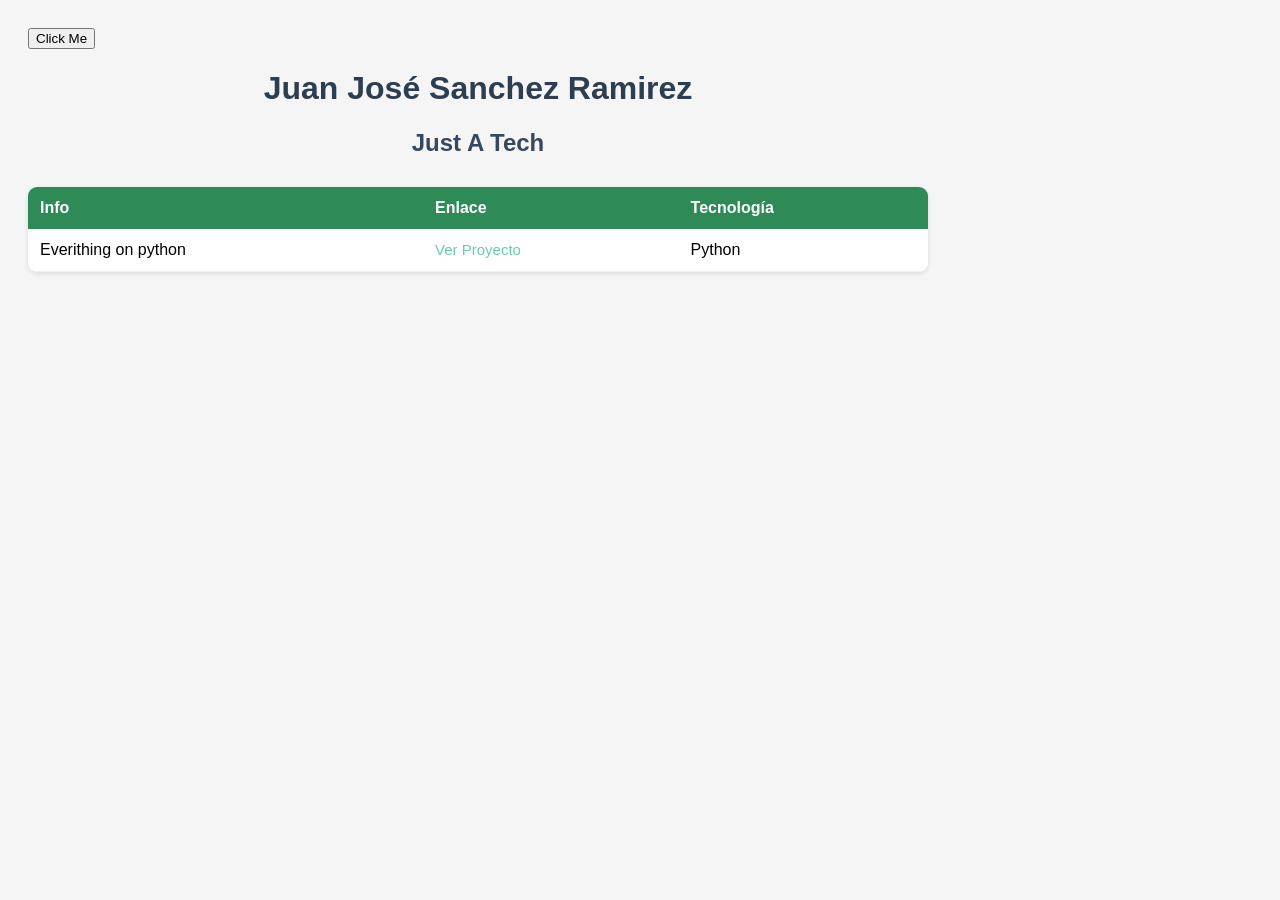
==== index.html @ 011358dc "Update project links and remove unused entries" ====
<!DOCTYPE html>
<html lang="es">
<!DOCTYPE html>
<html>
<body>
<button type="button" onclick="alert('Welcome To My Portfolio,In This Page I Have A Few Projects On Python Language')">Click Me</button>
</body>
</html>
    
    
    
    
    
    
    <head>
    <meta charset="UTF-8">
    <meta name="viewport" content="width=device-width, initial-scale=2.0">
    <title>Juan José Sanchez Ramirez - Portafolio</title>
    <style>
        body {
            font-family: Arial, sans-serif;
            max-width: 900px;
            margin: 5 auto;
            padding: 20px;
            background-color: #f5f5f5;
        }
        
        h1 {
            color: #2c3e50;
            text-align: center;
        }
        
        h2 {
            color: #34495e;
            text-align: center;
            margin-bottom: 30px;
        }
        
        table {
            width: 100%;
            border-collapse: collapse;
            background: white;
            border-radius: 9px;
            overflow: hidden;
            box-shadow: 0 2px 5px rgba(0,0,0,0.1);
        }
        
        th {
            background: #2E8B57;
            color: white;
            padding: 12px;
            text-align: left;
        }
        
        td {
            padding: 12px;
            border-bottom: 1px solid #ecf0f1;
        }
        
        tr:hover {
            background-color: #f8f9fa;
        }
        
        a {
            color: #66CDAA;
            text-decoration: none;
            font-size: 15px
        }
        
        a:hover {
            color: #FF00FF;
            text-decoration: underline; 
            background-color: gray;
            border-radius: 8px;
            padding:7.5px
        }
    </style>
</head>
<body>
    <h1>Juan José Sanchez Ramirez</h1>
    <h2>Just A Tech</h2>

    <table>
        <tr>
            <th>Info</th>
            <th>Enlace</th>
            <th>Tecnología</th>
        </tr>
        
        <tr>
            <td>Everithing on python</td>
            <td><a href="https://github.com/Module-python" target="_blank">Ver Proyecto</a></td>
            <td>Python</td>
        </tr>  
        
        </tr>
    </table>
</body>
</html>
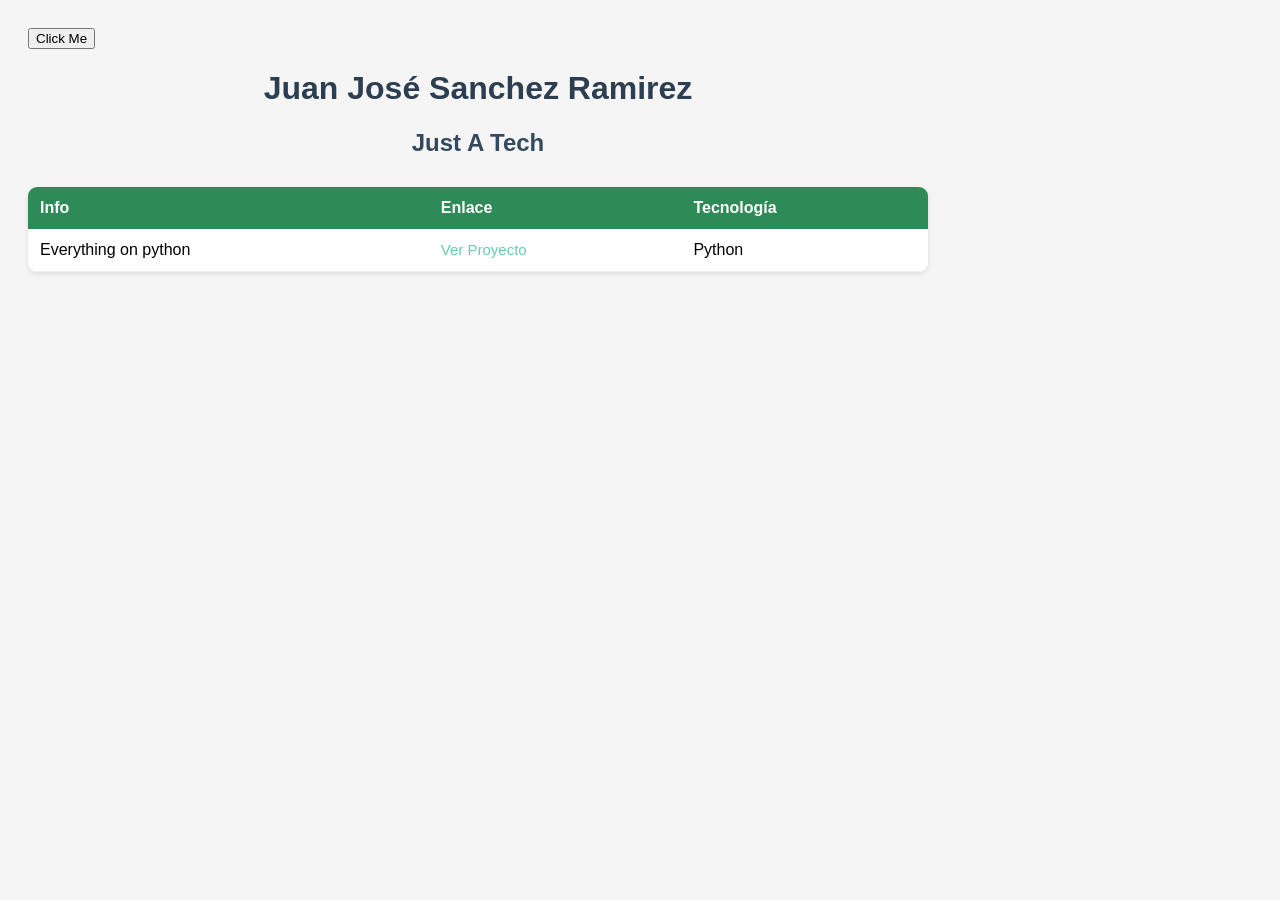
==== commit bb93a54c: "Fix typo in index.html" ====
--- a/index.html
+++ b/index.html
@@ -3,7 +3,7 @@
 <!DOCTYPE html>
 <html>
 <body>
-<button type="button" onclick="alert('Welcome To My Portfolio,In This Page I Have A Few Projects On Python Language')">Click Me</button>
+<button type="button" onclick="alert('Welcome To My Portfolio,In This Page I Have A Few Projects On Diferents Technologies')">Click Me</button>
 </body>
 </html>
     
@@ -88,7 +88,7 @@
         </tr>
         
         <tr>
-            <td>Everithing on python</td>
+            <td>Everything on python</td>
             <td><a href="https://github.com/Module-python" target="_blank">Ver Proyecto</a></td>
             <td>Python</td>
         </tr>  
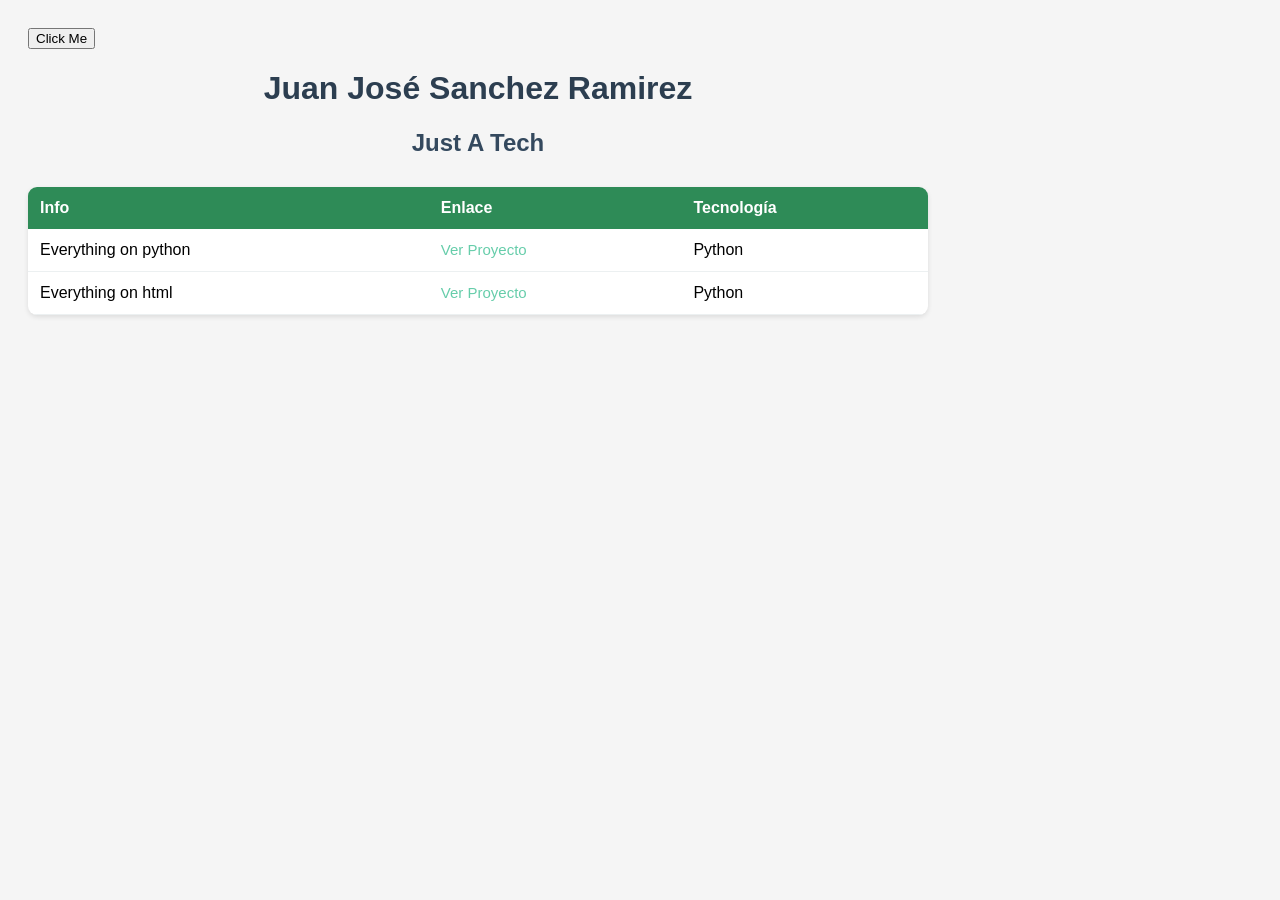
==== commit 3d8fa089: "Add new project entry for HTML" ====
--- a/index.html
+++ b/index.html
@@ -92,6 +92,11 @@
             <td><a href="https://github.com/Module-python" target="_blank">Ver Proyecto</a></td>
             <td>Python</td>
         </tr>  
+        <tr>
+            <td>Everything on html</td>
+            <td><a href="https://github.com/SaintDev00/crudscope" target="_blank">Ver Proyecto</a></td>
+            <td>Python</td>
+        </tr>  
         
         </tr>
     </table>
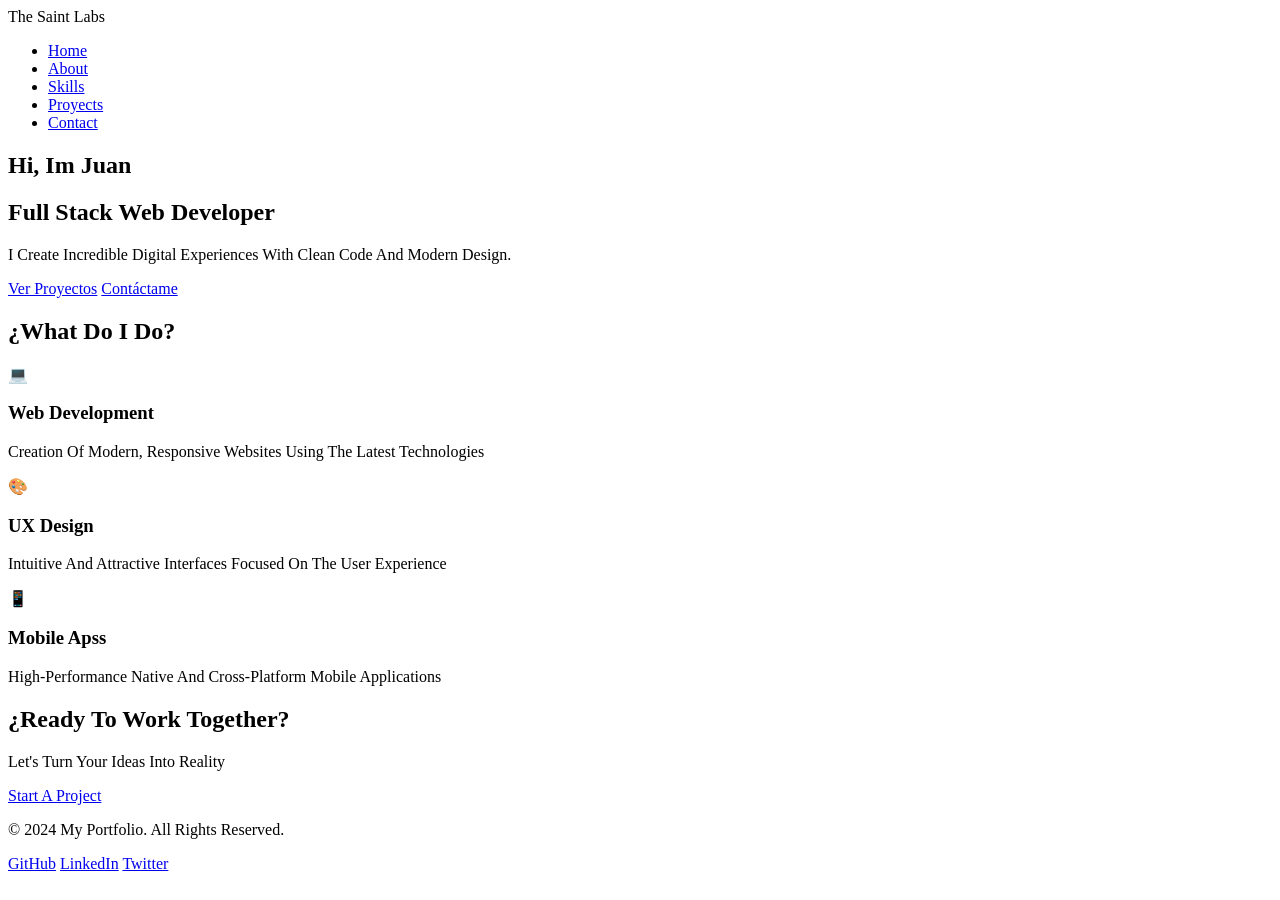
==== commit cf1eedf1: "Refactor index.html structure and content" ====
--- a/index.html
+++ b/index.html
@@ -1,104 +1,83 @@
 <!DOCTYPE html>
 <html lang="es">
-<!DOCTYPE html>
-<html>
+<head>
+    <meta charset="UTF-8">
+    <meta name="viewport" content="width=device-width, initial-scale=1.0">
+    <title>Saint</title>
+    <link rel="stylesheet" href="style.css">
+</head>
 <body>
-<button type="button" onclick="alert('Welcome To My Portfolio,In This Page I Have A Few Projects On Diferents Technologies')">Click Me</button>
+    <div class="tont">
+    <header>
+        <div class="container">
+            <div class="logo">The Saint Labs</div>
+            <nav>
+                <ul>
+                    <li><a href="index.html" class="active">Home</a></li>
+                    <li><a href="about.html">About</a></li>
+                    <li><a href="skills.html">Skills</a></li>
+                    <li><a href="work.html">Proyects</a></li>
+                    <li><a href="contact.html">Contact</a></li>
+                </ul>
+            </nav>
+        </div>
+    </header>
+
+    <section class="hero">
+        <div class="container">
+            <div class="hero-content">
+                <h1>Hi,  <span class="highlight">Im Juan</span></h1>
+                <h2>Full Stack Web Developer</h2>
+                <p>I Create Incredible Digital Experiences With Clean Code And Modern Design.</p>
+                <div class="hero-buttons">
+                    <a href="work.html" class="btn btn-primary">Ver Proyectos</a>
+                    <a href="contact.html" class="btn btn-secondary">Contáctame</a>
+                </div>
+            </div>
+        </div>
+    </section>
+
+    <section class="intro">
+        <div class="container">
+            <h2 class="section-title">¿What Do I Do?</h2>
+            <div class="cards">
+                <div class="card">
+                    <div class="card-icon">💻</div>
+                    <h3>Web Development</h3>
+                    <p>Creation Of Modern, Responsive Websites Using The Latest Technologies</p>
+                </div>
+                <div class="card">
+                    <div class="card-icon">🎨</div>
+                    <h3>UX Design</h3>
+                    <p>Intuitive And Attractive Interfaces Focused On The User Experience</p>
+                </div>
+                <div class="card">
+                    <div class="card-icon">📱</div>
+                    <h3>Mobile Apss</h3>
+                    <p>High-Performance Native And Cross-Platform Mobile Applications</p>
+                </div>
+            </div>
+        </div>
+    </section>
+
+    <section class="cta">
+        <div class="container">
+            <h2>¿Ready To Work Together?</h2>
+            <p>Let's Turn Your Ideas Into Reality</p>
+            <a href="contact.html" class="btn btn-primary">Start A Project</a>
+        </div>
+    </section>
+
+    <footer>
+        <div class="container-home">
+            <p>&copy; 2024 My Portfolio. All Rights Reserved.</p>
+            <div class="social-links">
+                <a href="https://github.com/SaintDev00">GitHub</a>
+                <a href="#">LinkedIn</a>
+                <a href="#">Twitter</a>
+            </div>
+        </div>
+    </footer>
+    </div>
 </body>
 </html>
-    
-    
-    
-    
-    
-    
-    <head>
-    <meta charset="UTF-8">
-    <meta name="viewport" content="width=device-width, initial-scale=2.0">
-    <title>Juan José Sanchez Ramirez - Portafolio</title>
-    <style>
-        body {
-            font-family: Arial, sans-serif;
-            max-width: 900px;
-            margin: 5 auto;
-            padding: 20px;
-            background-color: #f5f5f5;
-        }
-        
-        h1 {
-            color: #2c3e50;
-            text-align: center;
-        }
-        
-        h2 {
-            color: #34495e;
-            text-align: center;
-            margin-bottom: 30px;
-        }
-        
-        table {
-            width: 100%;
-            border-collapse: collapse;
-            background: white;
-            border-radius: 9px;
-            overflow: hidden;
-            box-shadow: 0 2px 5px rgba(0,0,0,0.1);
-        }
-        
-        th {
-            background: #2E8B57;
-            color: white;
-            padding: 12px;
-            text-align: left;
-        }
-        
-        td {
-            padding: 12px;
-            border-bottom: 1px solid #ecf0f1;
-        }
-        
-        tr:hover {
-            background-color: #f8f9fa;
-        }
-        
-        a {
-            color: #66CDAA;
-            text-decoration: none;
-            font-size: 15px
-        }
-        
-        a:hover {
-            color: #FF00FF;
-            text-decoration: underline; 
-            background-color: gray;
-            border-radius: 8px;
-            padding:7.5px
-        }
-    </style>
-</head>
-<body>
-    <h1>Juan José Sanchez Ramirez</h1>
-    <h2>Just A Tech</h2>
-
-    <table>
-        <tr>
-            <th>Info</th>
-            <th>Enlace</th>
-            <th>Tecnología</th>
-        </tr>
-        
-        <tr>
-            <td>Everything on python</td>
-            <td><a href="https://github.com/Module-python" target="_blank">Ver Proyecto</a></td>
-            <td>Python</td>
-        </tr>  
-        <tr>
-            <td>Everything on html</td>
-            <td><a href="https://github.com/SaintDev00/crudscope" target="_blank">Ver Proyecto</a></td>
-            <td>Python</td>
-        </tr>  
-        
-        </tr>
-    </table>
-</body>
-</html>
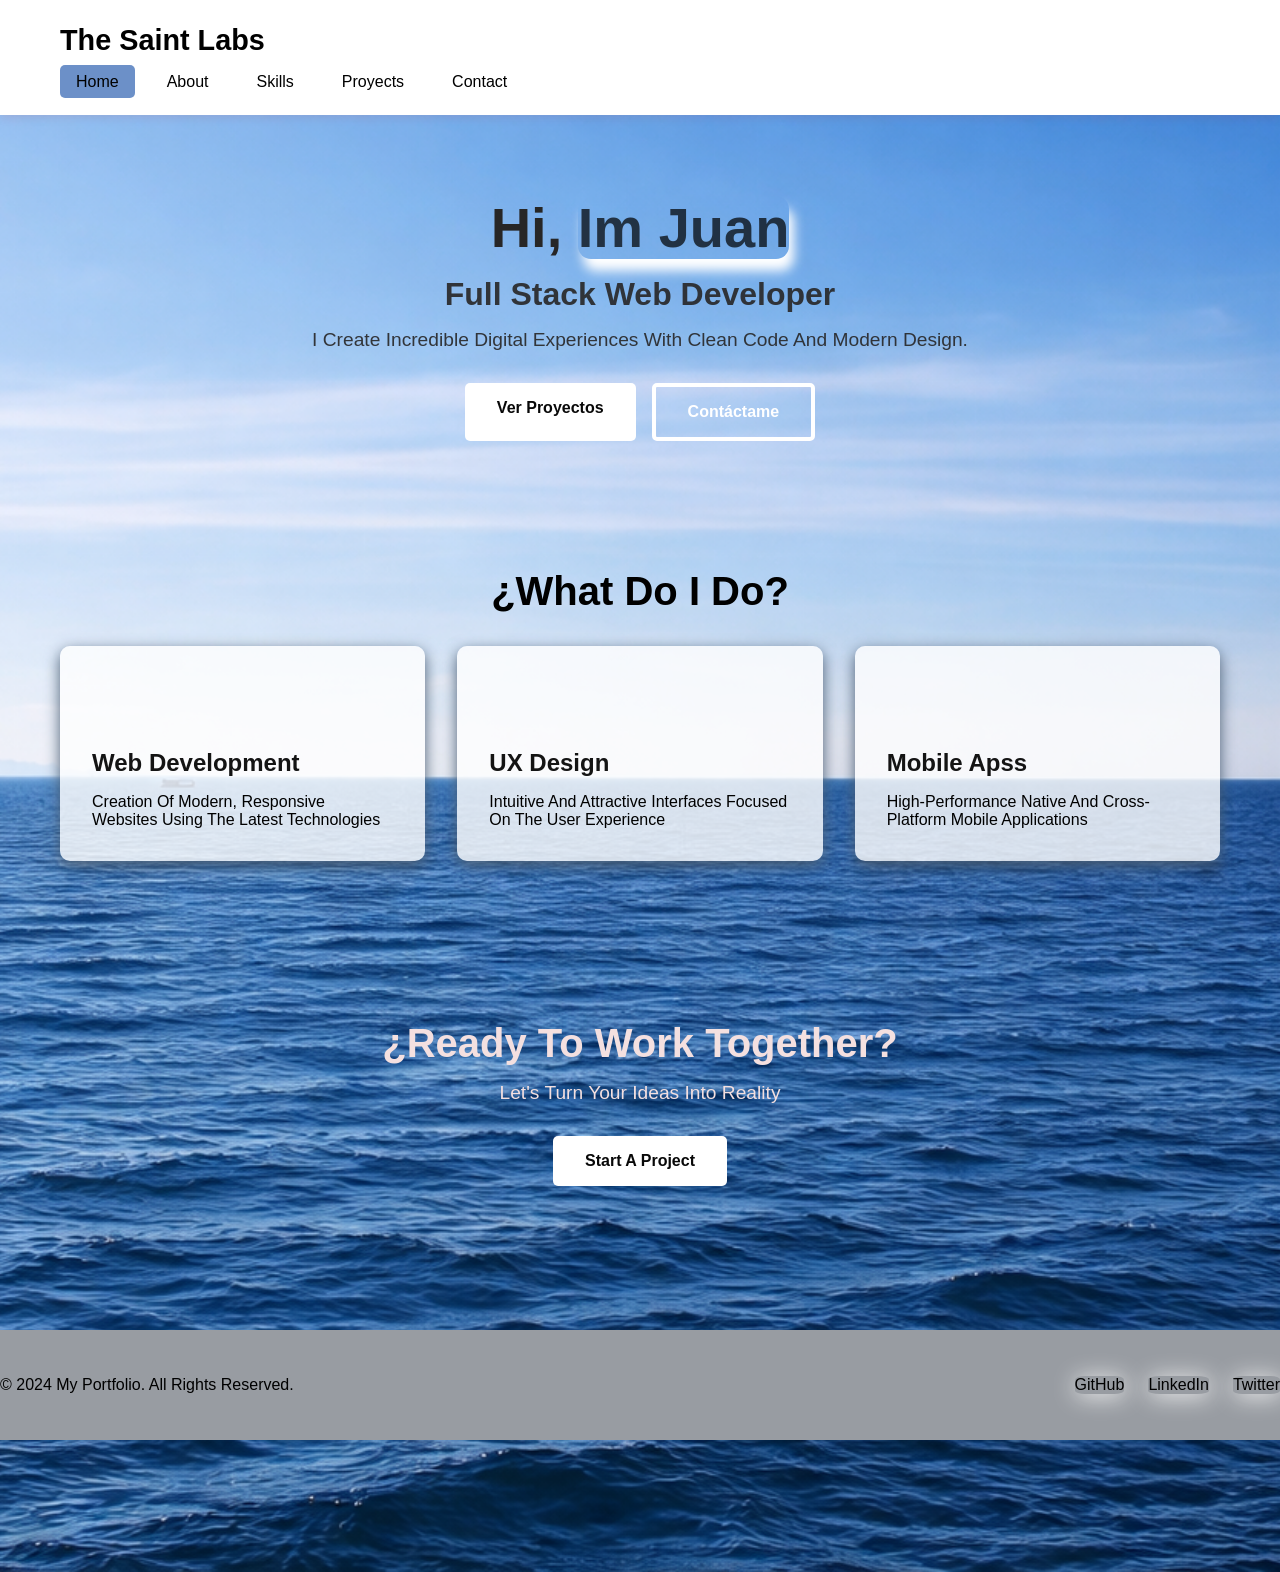
==== commit d9a9edba: "stadistics" ====
--- a/index.html
+++ b/index.html
@@ -42,17 +42,17 @@
             <h2 class="section-title">¿What Do I Do?</h2>
             <div class="cards">
                 <div class="card">
-                    <div class="card-icon">💻</div>
+                    <div class="card-icon"><img src="" alt=""></div>
                     <h3>Web Development</h3>
                     <p>Creation Of Modern, Responsive Websites Using The Latest Technologies</p>
                 </div>
                 <div class="card">
-                    <div class="card-icon">🎨</div>
+                    <div class="card-icon"><img src="" alt=""></div>
                     <h3>UX Design</h3>
                     <p>Intuitive And Attractive Interfaces Focused On The User Experience</p>
                 </div>
                 <div class="card">
-                    <div class="card-icon">📱</div>
+                    <div class="card-icon"><img src="" alt=""></div>
                     <h3>Mobile Apss</h3>
                     <p>High-Performance Native And Cross-Platform Mobile Applications</p>
                 </div>
--- a/style.css
+++ b/style.css
@@ -0,0 +1,756 @@
+/* ===== RESET Y BASE ===== */
+* {
+    margin: 0;
+    padding: 0;
+    box-sizing: border-box;
+}
+
+body {
+    font-family: 'Segoe UI', Tahoma, Geneva, Verdana, sans-serif;
+    color: #000000;
+    background-image: url("./img/ChatGPT Image Dec 27, 2025, 10_38_28 PM.png");
+    background-position: center;
+    background-repeat: no-repeat;
+    background-size: cover;
+}
+
+.container {
+    max-width: 1200px;
+    margin: 0 auto;
+    padding: 0 20px;
+}
+
+/* ===== HEADER Y NAVEGACIÓN ===== */
+header {
+    color: rgb(0, 0, 0);
+    padding: 1.5rem 0;
+    box-shadow: 0 2px 10px rgba(210, 10, 10, 0.1);
+    background-color: #ffffff;
+    position: sticky;
+    top: 0;
+    z-index: 1000;
+}
+
+.logo {
+    font-size: 1.8rem;
+    font-weight: bold;
+    margin-bottom: 1rem;
+}
+
+nav ul {
+    list-style: none;
+    display: flex;
+    gap: 1rem;
+    flex-wrap: wrap;
+}
+
+nav a {
+    color: rgb(0, 0, 0);
+    text-decoration: none;
+    padding: 0.5rem 1rem;
+    border-radius: 5px;
+    transition: all 0.3s;
+    font-weight: 500;
+}
+
+nav a:hover,
+nav a.active {
+    background: rgba(21, 79, 167, 0.627);
+    transform: translateY(-2px);
+}
+
+/* ===== HERO SECTION ===== */
+
+
+.tont{
+    background-position: center;
+    background-repeat: no-repeat;
+    background-size: cover;
+}
+
+.hero {
+    
+    width: 100%;
+    color: rgb(39, 38, 38);
+    padding: 5rem 0;
+    text-align: center;
+}
+
+.hero-content h1 {
+    font-size: 3.5rem;
+    margin-bottom: 1rem;
+    animation: fadeInUp 0.8s;
+}
+
+.hero-content h2 {
+    font-size: 2rem;
+    margin-bottom: 1rem;
+    opacity: 0.9;
+}
+
+.hero-content p {
+    font-size: 1.2rem;
+    margin-bottom: 2rem;
+    opacity: 0.9;
+}
+
+.highlight {
+    color: #000000b6;
+    font-weight: bold;
+    box-shadow: 5px 12px 12px rgb(255, 255, 255);
+    border-radius: 13px;
+}
+
+.hero-buttons {
+    display: flex;
+    gap: 1rem;
+    justify-content: center;
+    flex-wrap: wrap;
+}
+
+/* ===== BOTONES ===== */
+.btn {
+    display: inline-block;
+    padding: 1rem 2rem;
+    border-radius: 5px;
+    text-decoration: none;
+    font-weight: bold;
+    transition: all 0.3s;
+    cursor: pointer;
+}
+
+.btn-primary {
+    background: rgb(255, 255, 255);
+    color: #000000f7;
+}
+
+.btn-primary:hover {
+    transform: translateY(-3px);
+    box-shadow: 0 5px 20px rgba(36, 36, 36, 0.3);
+}
+
+.btn-secondary {
+    background: transparent;
+    color: rgb(255, 255, 255);
+    border: 4px solid white;
+}
+
+.btn-secondary:hover {
+    background: rgb(71, 71, 71);
+    color: #ffffff;
+}
+
+.btn-small {
+    padding: 0.5rem 1rem;
+    font-size: 0.9rem;
+}
+
+/* ===== SECCIONES ===== */
+main {
+    padding: 3rem 0;
+    min-height: 60vh;
+}
+
+.intro,
+.skills-section,
+.experience,
+.education {
+    padding: 3rem 0;
+}
+
+.section-title {
+    font-size: 2.5rem;
+    margin-bottom: 2rem;
+    color: #000000;
+    text-align: center;
+}
+
+.page-title {
+    font-size: 3rem;
+    margin-bottom: 1rem;
+    color: #000000;
+    text-align: center;
+}
+
+.subtitle {
+    text-align: center;
+    font-size: 1.2rem;
+    color: #000000;
+    margin-bottom: 3rem;
+}
+
+/* ===== CARDS ===== */
+.cards {
+    display: grid;
+    grid-template-columns: repeat(auto-fit, minmax(300px, 1fr));
+    gap: 2rem;
+    margin-top: 2rem;
+}
+
+.card {
+    background: rgba(255, 255, 255, 0.806);
+    padding: 2rem;
+    border-radius: 10px;
+    box-shadow: 0 5px 15px rgb(74, 94, 116);
+    transition: transform 0.3s, box-shadow 0.3s;
+}
+
+.card:hover {
+    transform: translateY(-10px);
+    box-shadow: 0 10px 30px rgb(65, 93, 175);
+}
+
+.card-icon {
+    font-size: 3rem;
+    margin-bottom: 1rem;
+}
+
+.card h3 {
+    color: #141414;
+    margin-bottom: 1rem;
+    font-size: 1.5rem;
+}
+
+.company {
+    color: #000000;
+    font-weight: bold;
+    margin-bottom: 0.5rem;
+}
+
+/* ===== ABOUT PAGE ===== */
+.about-grid {
+    display: grid;
+    grid-template-columns: 1fr 2fr;
+    gap: 3rem;
+    margin: 3rem 0;
+}
+
+.about-image .image-placeholder {
+    background-image: url(./img/cd61c4d471cd21830ef6819b13655cd9.jpg);
+    background-position: center;
+    background-size: cover;
+    aspect-ratio: 1;
+    border-radius: 10px;
+    display: flex;
+    align-items: center;
+    justify-content: center;
+    color: rgb(0, 0, 0);
+    font-size: 1.5rem;
+    font-weight: bold;
+}
+
+.about-text h2 {
+    color: #000000;
+    margin-bottom: 1.5rem;
+}
+
+.about-text p {
+    margin-bottom: 1rem;
+    font-size: 1.1rem;
+    line-height: 1.8;
+}
+
+/* ===== TIMELINE ===== */
+.timeline {
+    position: relative;
+    padding-left: 3rem;
+}
+
+.timeline::before {
+    content: '';
+    position: absolute;
+    left: 0;
+    top: 0;
+    bottom: 0;
+    width: 2px;
+    background: #120f0f;
+}
+
+.timeline-item {
+    position: relative;
+    margin-bottom: 3rem;
+}
+
+.timeline-item::before {
+    content: '';
+    position: absolute;
+    left: -3.5rem;
+    top: 0;
+    width: 15px;
+    height: 15px;
+    border-radius: 50%;
+    background: #832674;
+    border: 3px solid rgb(0, 0, 0);
+    box-shadow: 0 0 0 3px #0125c4;
+}
+
+.timeline-date {
+    color: #ff009d;
+    font-weight: bold;
+    margin-bottom: 0.5rem;
+}
+
+.timeline-content {
+    background: rgb(39, 39, 39);
+    padding: 1.5rem;
+    border-radius: 10px;
+    box-shadow: 0 3px 10px rgba(0,0,0,0.1);
+}
+
+.timeline-content h3 {
+    color: #1f369d;
+    margin-bottom: 0.5rem;
+}
+
+/* ===== SKILLS PAGE ===== */
+.skills-grid {
+    display: grid;
+    grid-template-columns: repeat(auto-fit, minmax(250px, 1fr));
+    gap: 2rem;
+}
+
+.skill-card {
+    background-color: #179aff97;
+    padding: 2rem;
+    border-radius: 10px;
+    box-shadow: 10px 5px 15px rgb(228, 235, 255);
+    text-align: center;
+    transition: transform 0.3s;
+}
+
+.skill-card:hover {
+    transform: translateY(-5px);
+}
+
+.skill-icon {
+    font-size: 3rem;
+    margin-bottom: 1rem;
+}
+
+.skill-card h3 {
+    color: #000000;
+    margin-bottom: 1rem;
+}
+
+.skill-bar {
+    background: #ffffff;
+    height: 10px;
+    border-radius: 5px;
+    overflow: hidden;
+    margin: 1rem 0;
+}
+
+.skill-progress {
+    background-color: rgb(16, 23, 26);
+    height: 100%;
+    border-radius: 5px;
+    transition: width 1s ease;
+}
+
+.skill-level {
+    color: #000000;
+    font-size: 0.9rem;
+}
+
+.tools-grid {
+    display: flex;
+    flex-wrap: wrap;
+    gap: 1rem;
+    justify-content: center;
+}
+
+.tool-badge {
+    background: rgb(33, 83, 157);
+    padding: 0.8rem 1.5rem;
+    border-radius: 25px;
+    box-shadow: 0 3px 10px rgba(0,0,0,0.1);
+    font-weight: 500;
+    transition: all 0.3s;
+}
+
+.tool-badge:hover {
+    background-color: #005bd2;
+    color: rgb(255, 255, 255);
+    transform: scale(1.05);
+}
+
+/* ===== PROJECTS PAGE ===== */
+.projects-grid {
+    display: grid;
+    grid-template-columns: repeat(auto-fit, minmax(350px, 1fr));
+    gap: 2rem;
+    margin: 3rem 0;
+    
+}
+
+.project-card {
+    background: rgb(96, 158, 211);
+    border-radius: 10px;
+    overflow: hidden;
+    box-shadow: 12px 5px 15px rgb(134, 157, 227);
+    transition: transform 0.3s;
+}
+
+.project-card:hover {
+    transform: translateY(-10px);
+    box-shadow: 10px 10px 30px rgb(39, 87, 232);
+}
+
+.project-image .image-placeholder {
+    /* background: linear-gradient(135deg, #29fa0d 0%, #764ba2 100%); */
+    height: 200px;
+    display: flex;
+    align-items: center;
+    justify-content: center;
+    color: rgb(0, 0, 0);
+    font-size: 1.5rem;
+    font-weight: bold;
+    background-color: rgb(255, 255, 255);
+    /* background-image: url(./img/Hwang\ Aurora.jpeg); */
+}
+
+.project-image .image-placeholder1 {
+    height: 200px;
+    gap: 10px;
+    display: flex;
+    align-items: center;
+    justify-content: center;
+    color: rgb(0, 0, 0);
+    font-size: 1.5rem;
+    font-weight: bold;
+    background-image: url(./img/ho-removebg-preview.png);
+    background-size: contain;
+
+    background-position: center;
+    background-repeat: no-repeat;
+}
+
+.project-image .image-placeholder2 {
+    height: 200px;
+    gap: 10px;
+    display: flex;
+    align-items: center;
+    justify-content: center;
+    color: rgb(0, 0, 0);
+    font-size: 1.5rem;
+    font-weight: bold;
+    background-image: url(./img/o-removebg-preview.png);
+    background-size: contain;
+
+    background-position: center;
+    background-repeat: no-repeat;
+}
+
+.project-image .image-placeholder3 {
+    height: 200px;
+    gap: 10px;
+    display: flex;
+    align-items: center;
+    justify-content: center;
+    color: rgb(0, 0, 0);
+    font-size: 1.5rem;
+    font-weight: bold;
+    background-image: url(./img/Logo\ de\ PetLove\ con\ mascotas.png);
+    background-size: contain;
+    background-position: center;
+    background-repeat: no-repeat;
+}
+
+.project-content h3 {
+    color: #000000;
+    margin-bottom: 1rem;
+}
+
+.project-tags {
+    display: flex;
+    flex-wrap: wrap;
+    gap: 0.5rem;
+    margin: 1rem 0;
+}
+
+.tag {
+    background: #002ae267;
+    padding: 0.3rem 0.8rem;
+    border-radius: 15px;
+    font-size: 0.85rem;
+    color: #000000;
+    font-weight: 500;
+}
+
+.project-links {
+    display: flex;
+    gap: 1rem;
+    margin-top: 1rem;
+}
+
+/* ===== CONTACT PAGE ===== */
+.contact-grid {
+    display: grid;
+    grid-template-columns: 1fr 1.5fr;
+    gap: 3rem;
+    margin: 3rem 0;
+}
+
+.contact-info {
+    background: rgb(255, 255, 255);
+    padding: 2rem;
+    border-radius: 10px;
+    box-shadow: 0 5px 15px rgba(255, 0, 0, 0.1);
+    height: fit-content;
+}
+
+.contact-info h2 {
+    color: #153dde;
+    margin-bottom: 1rem;
+}
+
+.contact-items {
+    margin: 2rem 0;
+}
+
+.contact-item {
+    display: flex;
+    gap: 1rem;
+    margin-bottom: 1.5rem;
+    align-items: center;
+}
+
+.contact-icon {
+    font-size: 2rem;
+    min-width: 50px;
+    text-align: center;
+}
+
+.contact-item h3 {
+    color: #0551c2;
+    margin-bottom: 0.3rem;
+    font-size: 1rem;
+}
+
+.social-media {
+    margin-top: 2rem;
+}
+
+.social-media h3 {
+    color: #35a2f5ca;
+    margin-bottom: 1rem;
+}
+
+.social-buttons {
+    display: flex;
+    flex-direction: column;
+    gap: 0.5rem;
+}
+
+.social-btn {
+    padding: 0.8rem;
+    background: #6fa2d4;
+    text-decoration: none;
+    color: #000000;
+    border-radius: 5px;
+    transition: all 0.3s;
+    text-align: center;
+}
+
+.social-btn:hover {
+    background: #58a6f4;
+    color: rgb(255, 255, 255);
+}
+
+/* ===== FORMULARIO ===== */
+.contact-form-container {
+    background: white;
+    padding: 2rem;
+    border-radius: 10px;
+    box-shadow: 0 5px 15px rgba(0,0,0,0.1);
+}
+
+.contact-form h2 {
+    color: #667eea;
+    margin-bottom: 2rem;
+}
+
+.form-group {
+    margin-bottom: 1.5rem;
+}
+
+.form-group label {
+    display: block;
+    margin-bottom: 0.5rem;
+    font-weight: 600;
+    color: #333;
+}
+
+.form-group input,
+.form-group textarea {
+    width: 100%;
+    padding: 0.8rem;
+    border: 2px solid #e0e0e0;
+    border-radius: 5px;
+    font-size: 1rem;
+    font-family: inherit;
+    transition: border-color 0.3s;
+}
+
+.form-group input:focus,
+.form-group textarea:focus {
+    outline: none;
+    border-color: #000000;
+}
+
+.form-group textarea {
+    resize: vertical;
+}
+
+/* ===== CTA SECTION ===== */
+.cta {
+    text-align: center;
+    padding: 4rem 0;
+    color: rgb(244, 224, 224);
+    border-radius: 10px;
+    margin: 3rem 0;
+}
+
+.cta h2 {
+    font-size: 2.5rem;
+    margin-bottom: 1rem;
+}
+
+.cta p {
+    font-size: 1.2rem;
+    margin-bottom: 2rem;
+}
+
+/* ===== FOOTER ===== */
+footer {
+    /* background: #333; */
+    color: white;
+    padding: 2rem 0;
+    margin-top: 3rem;
+    margin-bottom: 100px;
+    /* background-size: cover; */
+}
+
+footer .container-home {
+    display: flex;
+    justify-content: space-between;
+    align-items: center;
+    flex-wrap: wrap;
+    gap: 1rem;
+    height: 110px;
+    background: rgb(152, 156, 162);
+    color: #000000;
+}
+
+footer .container-about {
+    display: flex;
+    justify-content: space-between;
+    align-items: center;
+    gap: 1rem;
+    height: 100px;
+    background: rgb(152, 156, 162);
+    color: #000000;
+}
+
+footer .container-skills {
+    display: flex;
+    justify-content: space-between;
+    align-items: center;
+    gap: 1rem;
+    height: 80px;
+    background: rgb(152, 156, 162);
+    color: #000000;
+}
+
+
+footer .container-proyects {
+    display: flex;
+    justify-content: space-between;
+    align-items: center;
+    gap: 1rem;
+    height: 80px;
+    background: rgb(152, 156, 162);
+    color: #000000;
+}
+
+
+footer .container-contact {
+    display: flex;
+    justify-content: space-between;
+    align-items: center;
+    gap: 1rem;
+    height: 70px;
+    background: rgb(152, 156, 162);
+    color: #000000;
+}
+
+.social-links {
+    display: flex;
+    gap: 1.5rem;
+    
+}
+
+.social-links a {
+    color: rgb(0, 0, 0);
+    text-decoration: none;
+    transition: color 0.3s;
+    box-shadow: 1px 2px 23px rgb(245, 245, 245);
+    border-radius: 20%;
+}
+
+.social-links a:hover {
+    color: #d9d9d9;
+}
+
+/* ===== ANIMACIONES ===== */
+@keyframes fadeInUp {
+    from {
+        opacity: 0;
+        transform: translateY(30px);
+    }
+    to {
+        opacity: 1;
+        transform: translateY(0);
+    }
+}
+
+/* ===== RESPONSIVE ===== */
+@media (max-width: 768px) {
+    .hero-content h1 {
+        font-size: 2.5rem;
+    }
+
+    .hero-content h2 {
+        font-size: 1.5rem;
+    }
+
+    .page-title {
+        font-size: 2rem;
+    }
+
+    .section-title {
+        font-size: 1.8rem;
+    }
+
+    .about-grid,
+    .contact-grid {
+        grid-template-columns: 1fr;
+    }
+
+    .timeline {
+        padding-left: 2rem;
+    }
+
+    nav ul {
+        gap: 0.5rem;
+    }
+
+    nav a {
+        padding: 0.4rem 0.8rem;
+        font-size: 0.9rem;
+    }
+
+    .projects-grid {
+        grid-template-columns: 1fr;
+    }
+}
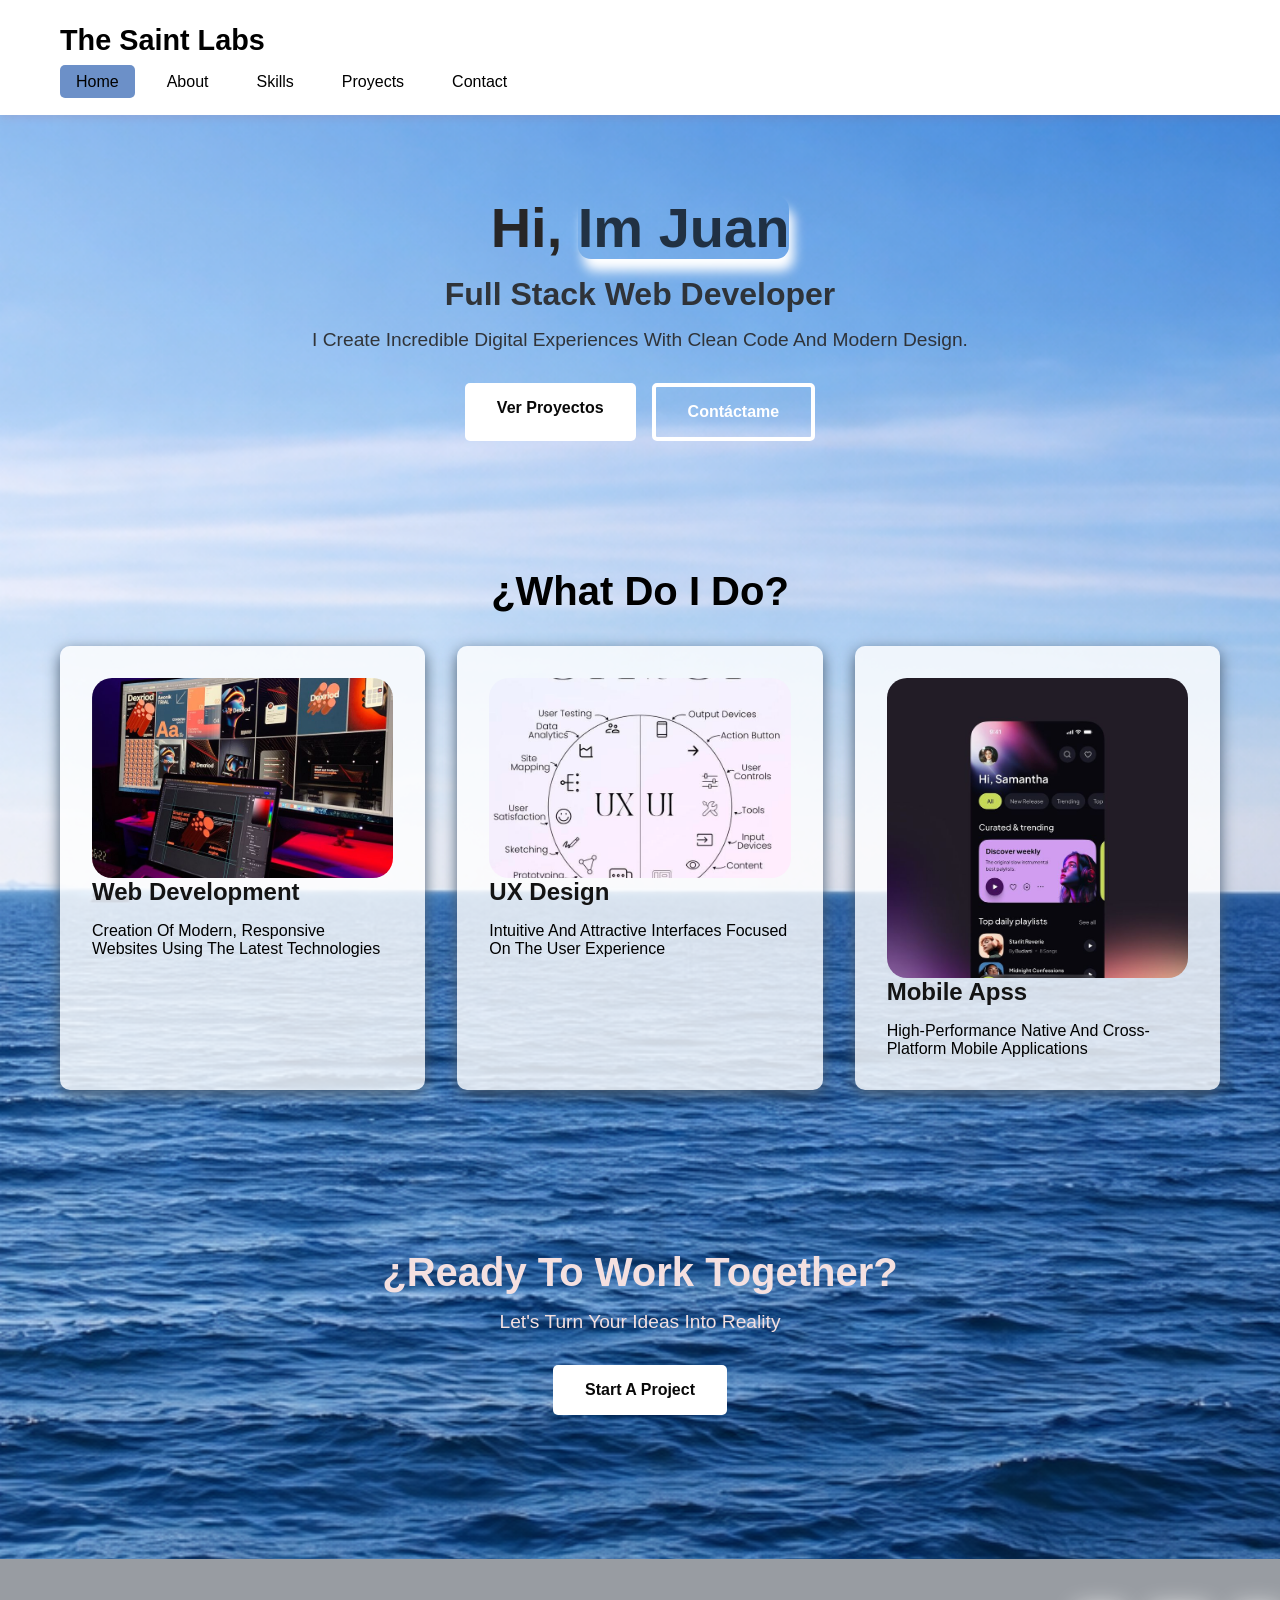
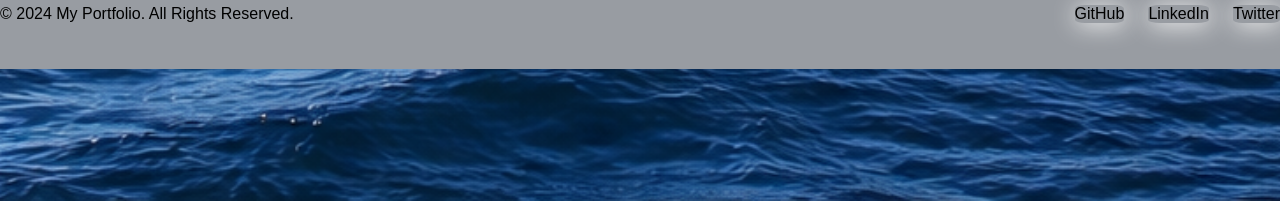
==== commit 629a615d: "stadistics" ====
--- a/index.html
+++ b/index.html
@@ -47,12 +47,12 @@
                     <p>Creation Of Modern, Responsive Websites Using The Latest Technologies</p>
                 </div>
                 <div class="card">
-                    <div class="card-icon"><img src="" alt=""></div>
+                    <div class="card-icon1"><img src="" alt=""></div>
                     <h3>UX Design</h3>
                     <p>Intuitive And Attractive Interfaces Focused On The User Experience</p>
                 </div>
                 <div class="card">
-                    <div class="card-icon"><img src="" alt=""></div>
+                    <div class="card-icon2"><img src="" alt=""></div>
                     <h3>Mobile Apss</h3>
                     <p>High-Performance Native And Cross-Platform Mobile Applications</p>
                 </div>
--- a/style.css
+++ b/style.css
@@ -200,10 +200,32 @@
     box-shadow: 0 10px 30px rgb(65, 93, 175);
 }
 
-.card-icon {
-    font-size: 3rem;
-    margin-bottom: 1rem;
-}
+.card-icon{
+    background-image: url(./img/design.jpeg);
+    background-size: cover;
+    background-position: center;
+    border-radius: 20px;
+    height: 200px;
+}
+
+
+.card-icon1{
+    background-image: url(./img/ux.jpeg);
+    background-size: cover;
+    background-position: center;
+    border-radius: 20px;
+    height: 200px;
+}
+
+.card-icon2{
+    background-image: url(./img/mobile.jpeg);
+    background-size: cover;
+    background-position: containt;
+    border-radius: 20px;
+    height: 300px;
+}
+
+
 
 .card h3 {
     color: #141414;
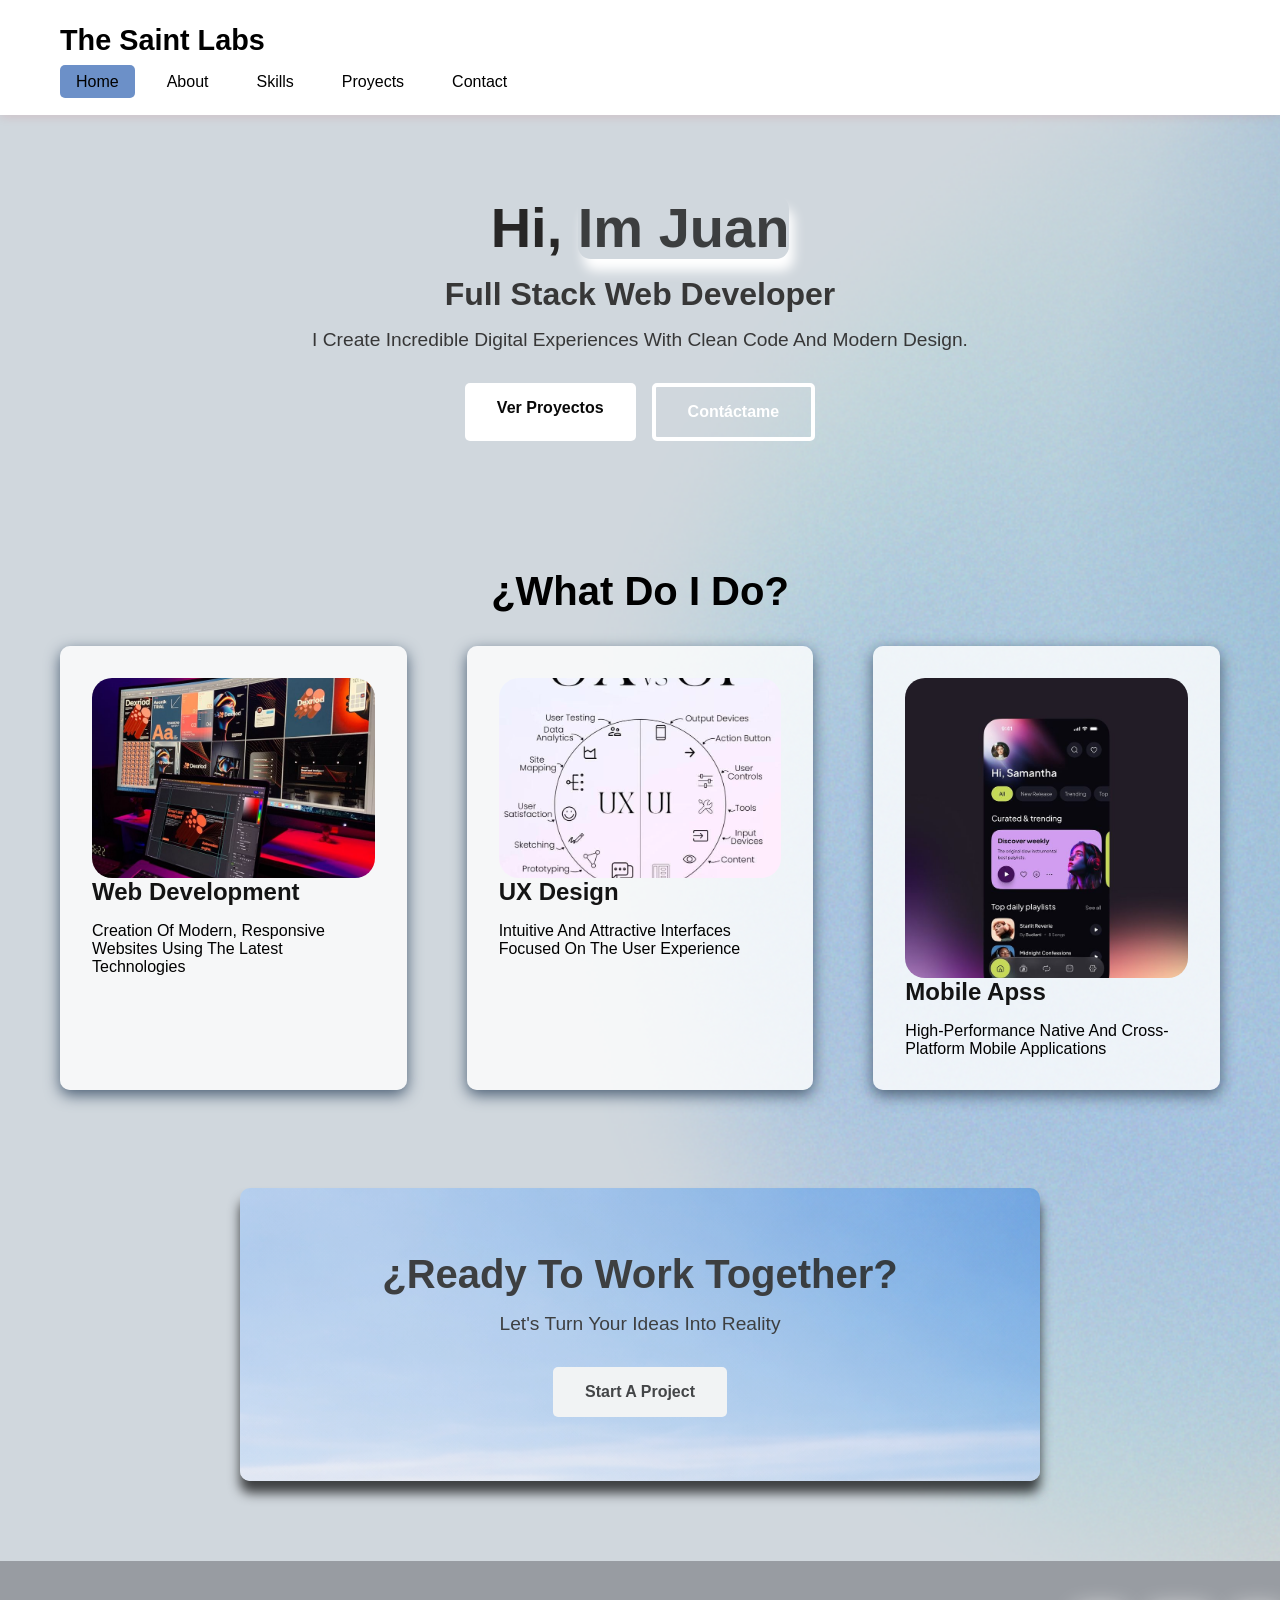
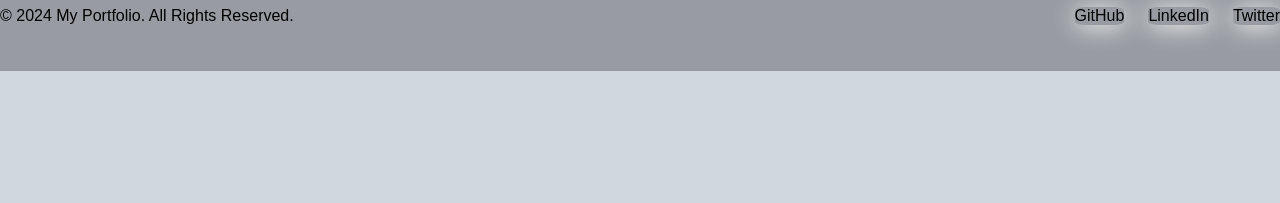
==== commit f4fecc32: "first commit" ====
--- a/index.html
+++ b/index.html
@@ -62,6 +62,7 @@
 
     <section class="cta">
         <div class="container">
+            <!-- <img src="./img/angular.jpeg" alt=""> -->
             <h2>¿Ready To Work Together?</h2>
             <p>Let's Turn Your Ideas Into Reality</p>
             <a href="contact.html" class="btn btn-primary">Start A Project</a>
--- a/style.css
+++ b/style.css
@@ -8,7 +8,7 @@
 body {
     font-family: 'Segoe UI', Tahoma, Geneva, Verdana, sans-serif;
     color: #000000;
-    background-image: url("./img/ChatGPT Image Dec 27, 2025, 10_38_28 PM.png");
+    background-image: url("./img/White\ Blue\ and\ Grey\ Modern\ Startup\ Pitch\ Deck\ Presentation.png");
     background-position: center;
     background-repeat: no-repeat;
     background-size: cover;
@@ -107,6 +107,10 @@
     justify-content: center;
     flex-wrap: wrap;
 }
+
+
+
+
 
 /* ===== BOTONES ===== */
 .btn {
@@ -183,7 +187,7 @@
 .cards {
     display: grid;
     grid-template-columns: repeat(auto-fit, minmax(300px, 1fr));
-    gap: 2rem;
+    gap: 60px;
     margin-top: 2rem;
 }
 
@@ -258,7 +262,6 @@
     justify-content: center;
     color: rgb(0, 0, 0);
     font-size: 1.5rem;
-    font-weight: bold;
 }
 
 .about-text h2 {
@@ -332,22 +335,31 @@
 }
 
 .skill-card {
-    background-color: #179aff97;
+    background-color: #2b6b9d97;
     padding: 2rem;
     border-radius: 10px;
-    box-shadow: 10px 5px 15px rgb(228, 235, 255);
+    
     text-align: center;
     transition: transform 0.3s;
 }
 
 .skill-card:hover {
     transform: translateY(-5px);
+    box-shadow: 10px 20px 10px rgba(15, 78, 155, 0.69);
+    transition: 1ms;
 }
 
 .skill-icon {
     font-size: 3rem;
     margin-bottom: 1rem;
 }
+
+.skill-icon img {
+    width: 80px;
+    height: 80px;
+    border-radius: 20%;
+}
+
 
 .skill-card h3 {
     color: #000000;
@@ -382,7 +394,7 @@
 }
 
 .tool-badge {
-    background: rgb(33, 83, 157);
+    background: rgb(255, 255, 255);
     padding: 0.8rem 1.5rem;
     border-radius: 25px;
     box-shadow: 0 3px 10px rgba(0,0,0,0.1);
@@ -391,9 +403,10 @@
 }
 
 .tool-badge:hover {
-    background-color: #005bd2;
-    color: rgb(255, 255, 255);
+    background-color: #ffffff;
+    color: rgb(0, 0, 0);
     transform: scale(1.05);
+    box-shadow: 2px 12px 10px rgb(255, 255, 255);
 }
 
 /* ===== PROJECTS PAGE ===== */
@@ -402,7 +415,7 @@
     grid-template-columns: repeat(auto-fit, minmax(350px, 1fr));
     gap: 2rem;
     margin: 3rem 0;
-    
+    padding: 10PX;
 }
 
 .project-card {
@@ -411,6 +424,7 @@
     overflow: hidden;
     box-shadow: 12px 5px 15px rgb(134, 157, 227);
     transition: transform 0.3s;
+    padding: 20PX;
 }
 
 .project-card:hover {
@@ -428,6 +442,8 @@
     font-size: 1.5rem;
     font-weight: bold;
     background-color: rgb(255, 255, 255);
+    gap: 1rem;
+    padding: 10px;
     /* background-image: url(./img/Hwang\ Aurora.jpeg); */
 }
 
@@ -442,7 +458,7 @@
     font-weight: bold;
     background-image: url(./img/ho-removebg-preview.png);
     background-size: contain;
-
+    padding: 110px;
     background-position: center;
     background-repeat: no-repeat;
 }
@@ -458,7 +474,7 @@
     font-weight: bold;
     background-image: url(./img/o-removebg-preview.png);
     background-size: contain;
-
+    padding: 100PX;
     background-position: center;
     background-repeat: no-repeat;
 }
@@ -628,10 +644,18 @@
 .cta {
     text-align: center;
     padding: 4rem 0;
-    color: rgb(244, 224, 224);
+    color: rgb(0, 0, 0);
     border-radius: 10px;
     margin: 3rem 0;
-}
+    box-shadow: 0 12px 12px black;
+    width: 800px;
+    margin: 0 auto;
+    margin-top: 50px;
+    background-image: url(./img/ChatGPT\ Image\ Dec\ 27\,\ 2025\,\ 10_38_28\ PM.png);
+    opacity: 0.7;
+}
+
+
 
 .cta h2 {
     font-size: 2.5rem;
